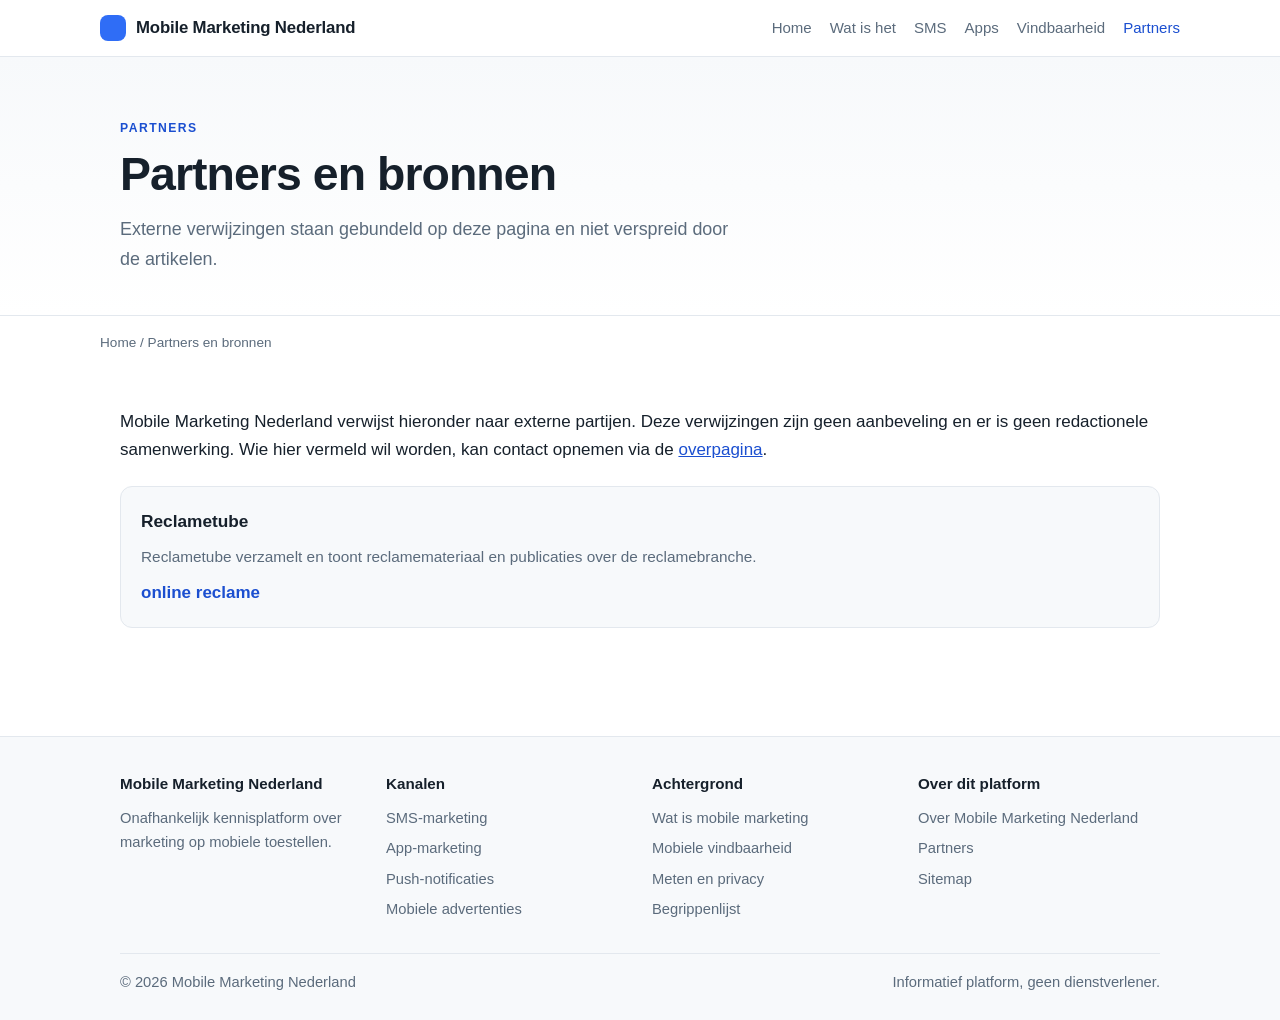
==== partners.html @ 27ee8f73 "Add files via upload" ====
<!doctype html>
<html lang="nl">
<head>
<meta charset="utf-8">
<meta name="viewport" content="width=device-width,initial-scale=1">
<title>Partners en bronnen | Mobile Marketing Nederland</title>
<meta name="description" content="Externe partijen en bronnen waar Mobile Marketing Nederland naar verwijst.">
<link rel="canonical" href="https://mobilemarketingnederland.nl/partners">
<meta name="robots" content="index,follow,max-image-preview:large">
<meta property="og:type" content="website">
<meta property="og:locale" content="nl_NL">
<meta property="og:site_name" content="Mobile Marketing Nederland">
<meta property="og:title" content="Partners en bronnen | Mobile Marketing Nederland">
<meta property="og:description" content="Externe partijen en bronnen waar Mobile Marketing Nederland naar verwijst.">
<meta property="og:url" content="https://mobilemarketingnederland.nl/partners">
<link rel="stylesheet" href="/style.css">
<script type="application/ld+json">{"@context": "https://schema.org", "@graph": [{"@type": "WebSite", "@id": "https://mobilemarketingnederland.nl/#website", "url": "https://mobilemarketingnederland.nl/", "name": "Mobile Marketing Nederland", "inLanguage": "nl-NL", "publisher": {"@id": "https://mobilemarketingnederland.nl/#org"}}, {"@type": "Organization", "@id": "https://mobilemarketingnederland.nl/#org", "name": "Mobile Marketing Nederland", "url": "https://mobilemarketingnederland.nl/", "description": "Onafhankelijk kennisplatform over marketing op mobiele toestellen."}, {"@type": "WebPage", "@id": "https://mobilemarketingnederland.nl/partners#page", "url": "https://mobilemarketingnederland.nl/partners", "name": "Partners en bronnen | Mobile Marketing Nederland", "description": "Externe partijen en bronnen waar Mobile Marketing Nederland naar verwijst.", "inLanguage": "nl-NL", "isPartOf": {"@id": "https://mobilemarketingnederland.nl/#website"}}]}</script>
</head>
<body>
<header class="top"><div class="wrap bar">
<a class="brand" href="/"><span class="dot"></span>Mobile Marketing Nederland</a>
<nav class="main"><ul><li><a href="/">Home</a></li><li><a href="/wat-is-mobile-marketing">Wat is het</a></li><li><a href="/sms-marketing">SMS</a></li><li><a href="/app-marketing">Apps</a></li><li><a href="/mobiele-vindbaarheid">Vindbaarheid</a></li><li><a href="/partners" aria-current="page">Partners</a></li></ul></nav>
</div></header>
<section class="hero"><div class="wrap">
<span class="eyebrow">Partners</span>
<h1>Partners en bronnen</h1>
<p class="lead">Externe verwijzingen staan gebundeld op deze pagina en niet verspreid door de artikelen.</p>
</div></section>
<div class="wrap crumb"><a href="/">Home</a> / Partners en bronnen</div>
<main><div class="wrap">
<section class="block">
<p>Mobile Marketing Nederland verwijst hieronder naar externe partijen. Deze verwijzingen zijn geen aanbeveling en er is geen redactionele samenwerking. Wie hier vermeld wil worden, kan contact opnemen via de <a href="/over">overpagina</a>.</p>
<div class="grid">
<div class="card"><h3>Reclametube</h3><p>Reclametube verzamelt en toont reclamemateriaal en publicaties over de reclamebranche.</p><a class="more" href="https://www.reclametube.nl/" target="_blank" rel="noopener">online reclame</a></div>
</div>
</section>
</div></main>
<footer><div class="wrap">
<div class="fgrid">
<div><h4>Mobile Marketing Nederland</h4><p>Onafhankelijk kennisplatform over marketing op mobiele toestellen.</p></div>
<div><h4>Kanalen</h4><ul><li><a href="/sms-marketing">SMS-marketing</a></li><li><a href="/app-marketing">App-marketing</a></li><li><a href="/push-notificaties">Push-notificaties</a></li><li><a href="/mobiele-advertenties">Mobiele advertenties</a></li></ul></div><div><h4>Achtergrond</h4><ul><li><a href="/wat-is-mobile-marketing">Wat is mobile marketing</a></li><li><a href="/mobiele-vindbaarheid">Mobiele vindbaarheid</a></li><li><a href="/meten-en-privacy">Meten en privacy</a></li><li><a href="/begrippenlijst">Begrippenlijst</a></li></ul></div><div><h4>Over dit platform</h4><ul><li><a href="/over">Over Mobile Marketing Nederland</a></li><li><a href="/partners">Partners</a></li><li><a href="/sitemap.xml">Sitemap</a></li></ul></div>
</div>
<div class="fbottom"><span>&copy; 2026 Mobile Marketing Nederland</span><span>Informatief platform, geen dienstverlener.</span></div>
</div></footer>
</body>
</html>
---- style.css ----
*,*::before,*::after{box-sizing:border-box}
:root{--bg:#ffffff;--fg:#16202b;--muted:#5b6b7c;--line:#e3e8ee;--card:#f7f9fb;--accent:#2f6df6;--accent-dark:#1b4fd0;--maxw:1080px}
html{-webkit-text-size-adjust:100%}
body{margin:0;background:var(--bg);color:var(--fg);font-family:-apple-system,BlinkMacSystemFont,"Segoe UI",Roboto,Helvetica,Arial,sans-serif;line-height:1.65;font-size:17px}
img{max-width:100%;height:auto}
a{color:var(--accent-dark)}
.wrap{max-width:var(--maxw);margin:0 auto;padding:0 20px}
header.top{border-bottom:1px solid var(--line);background:#fff;position:sticky;top:0;z-index:20}
.bar{display:flex;align-items:center;justify-content:space-between;gap:16px;padding:14px 0;flex-wrap:wrap}
.brand{display:flex;align-items:center;gap:10px;font-weight:700;font-size:1.05rem;text-decoration:none;color:var(--fg);letter-spacing:-.01em}
.brand .dot{width:26px;height:26px;border-radius:8px;background:var(--accent);display:inline-block;flex:0 0 auto}
nav.main ul{list-style:none;display:flex;flex-wrap:wrap;gap:4px 18px;margin:0;padding:0}
nav.main a{text-decoration:none;color:var(--muted);font-size:.94rem}
nav.main a:hover,nav.main a[aria-current]{color:var(--accent-dark)}
.hero{padding:56px 0 40px;border-bottom:1px solid var(--line);background:linear-gradient(180deg,var(--card),#fff)}
.hero h1{font-size:clamp(1.9rem,4.4vw,2.9rem);line-height:1.15;margin:0 0 14px;letter-spacing:-.02em}
.hero p.lead{font-size:1.12rem;color:var(--muted);max-width:62ch;margin:0}
.eyebrow{display:inline-block;font-size:.76rem;text-transform:uppercase;letter-spacing:.12em;color:var(--accent-dark);font-weight:700;margin-bottom:10px}
main{padding:40px 0 10px}
section.block{padding:14px 0 26px}
h2{font-size:clamp(1.35rem,2.6vw,1.7rem);margin:34px 0 12px;letter-spacing:-.01em}
h3{font-size:1.08rem;margin:22px 0 8px}
p{margin:0 0 14px}
ul.body,ol.body{margin:0 0 16px;padding-left:22px}
ul.body li,ol.body li{margin-bottom:7px}
.grid{display:grid;gap:18px;grid-template-columns:repeat(auto-fit,minmax(260px,1fr));margin:22px 0}
.card{border:1px solid var(--line);border-radius:12px;padding:20px;background:var(--card)}
.card h3{margin-top:0}
.card p{color:var(--muted);font-size:.96rem;margin-bottom:10px}
.card a.more{font-weight:600;text-decoration:none}
.card a.more:hover{text-decoration:underline}
table{border-collapse:collapse;width:100%;font-size:.95rem}
.tablewrap{overflow-x:auto;margin:18px 0}
th,td{border:1px solid var(--line);padding:9px 12px;text-align:left;vertical-align:top}
th{background:var(--card);font-weight:600}
.note{border-left:3px solid var(--accent);background:var(--card);padding:14px 18px;border-radius:0 10px 10px 0;margin:20px 0}
.note p:last-child{margin-bottom:0}
footer{margin-top:50px;border-top:1px solid var(--line);background:var(--card);padding:34px 0 26px;font-size:.92rem;color:var(--muted)}
.fgrid{display:grid;gap:24px;grid-template-columns:repeat(auto-fit,minmax(200px,1fr))}
footer h4{margin:0 0 10px;color:var(--fg);font-size:.95rem}
footer ul{list-style:none;margin:0;padding:0}
footer li{margin-bottom:6px}
footer a{color:var(--muted);text-decoration:none}
footer a:hover{color:var(--accent-dark)}
.fbottom{margin-top:26px;padding-top:16px;border-top:1px solid var(--line);display:flex;justify-content:space-between;gap:12px;flex-wrap:wrap}
.crumb{font-size:.85rem;color:var(--muted);padding:16px 0 0}
.crumb a{color:var(--muted);text-decoration:none}
@media (max-width:640px){.hero{padding:38px 0 30px}body{font-size:16px}}
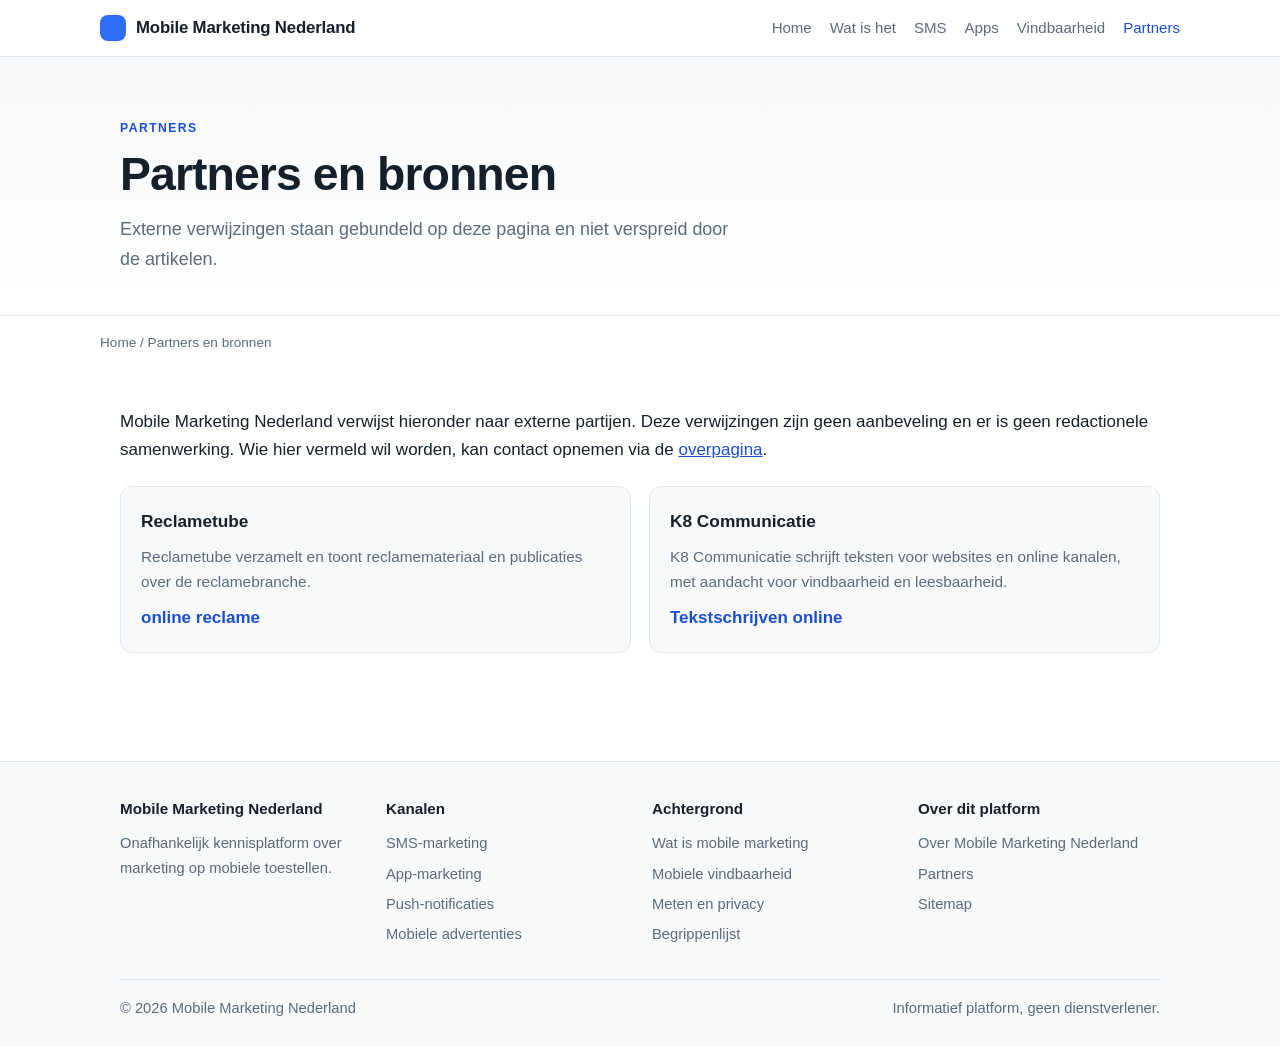
==== commit 4e3ec832: "K8 Communicatie toegevoegd op partnerpagina" ====
--- a/partners.html
+++ b/partners.html
@@ -32,6 +32,7 @@
 <p>Mobile Marketing Nederland verwijst hieronder naar externe partijen. Deze verwijzingen zijn geen aanbeveling en er is geen redactionele samenwerking. Wie hier vermeld wil worden, kan contact opnemen via de <a href="/over">overpagina</a>.</p>
 <div class="grid">
 <div class="card"><h3>Reclametube</h3><p>Reclametube verzamelt en toont reclamemateriaal en publicaties over de reclamebranche.</p><a class="more" href="https://www.reclametube.nl/" target="_blank" rel="noopener">online reclame</a></div>
+<div class="card"><h3>K8 Communicatie</h3><p>K8 Communicatie schrijft teksten voor websites en online kanalen, met aandacht voor vindbaarheid en leesbaarheid.</p><a class="more" href="https://www.k8communicatie.nl/tekstschrijven/" target="_blank" rel="noopener">Tekstschrijven online</a></div>
 </div>
 </section>
 </div></main>
